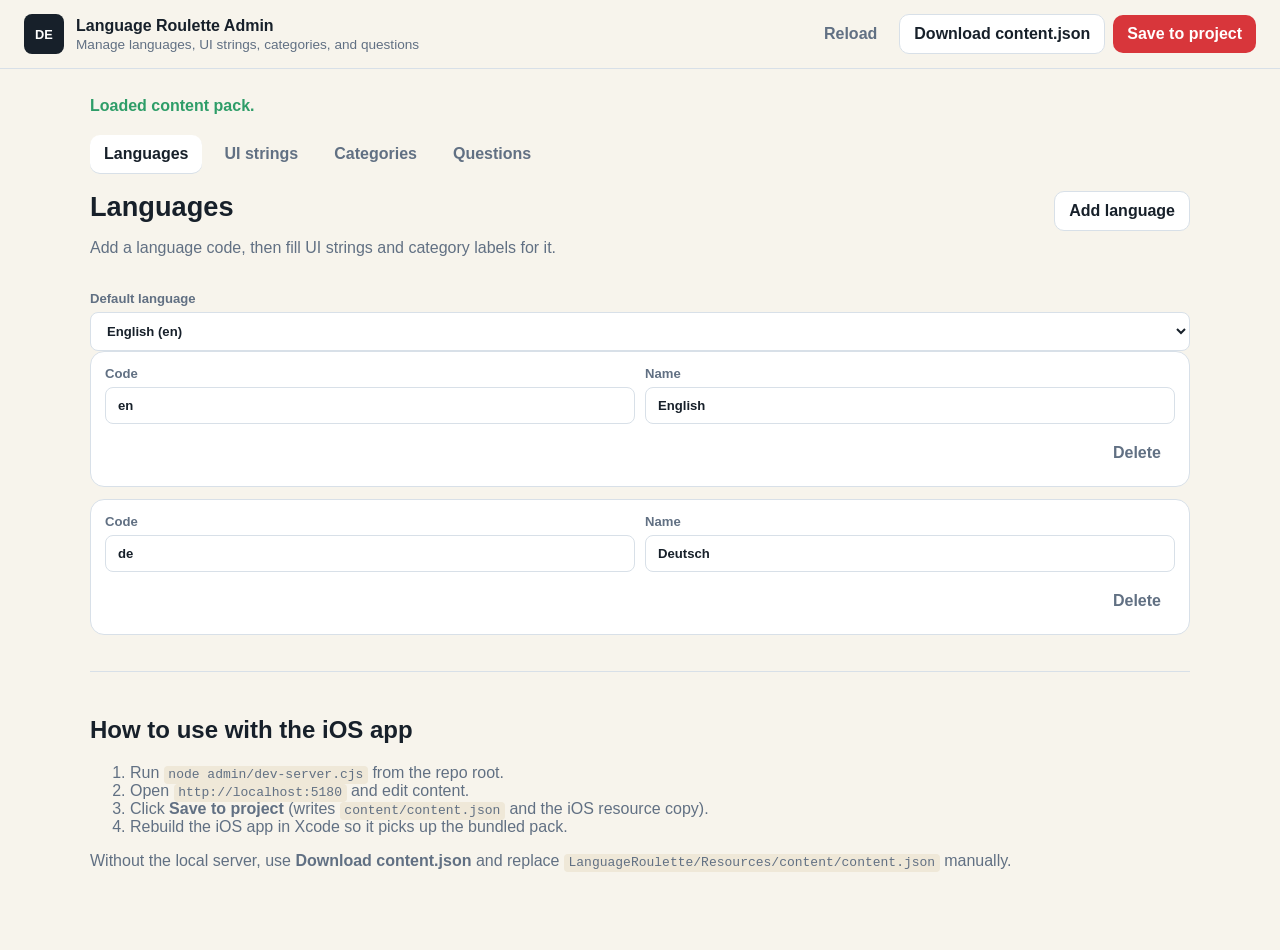
==== admin/index.html @ 0880f235 "Add multilingual content pack and web admin Move UI strings and category labels into a shared conten" ====
<!doctype html>
<html lang="en">
  <head>
    <meta charset="utf-8">
    <meta name="viewport" content="width=device-width, initial-scale=1">
    <title>Language Roulette Admin</title>
    <link rel="stylesheet" href="styles.css">
  </head>
  <body>
    <header class="topbar">
      <div class="brand">
        <span class="brand-mark">DE</span>
        <div>
          <strong>Language Roulette Admin</strong>
          <p>Manage languages, UI strings, categories, and questions</p>
        </div>
      </div>
      <div class="top-actions">
        <button id="reloadButton" type="button" class="ghost">Reload</button>
        <button id="downloadButton" type="button" class="secondary">Download content.json</button>
        <button id="saveButton" type="button" class="primary">Save to project</button>
      </div>
    </header>

    <main class="shell">
      <p id="status" class="status" role="status"></p>

      <nav class="tabs" aria-label="Admin sections">
        <button type="button" class="tab active" data-tab="languages">Languages</button>
        <button type="button" class="tab" data-tab="ui">UI strings</button>
        <button type="button" class="tab" data-tab="categories">Categories</button>
        <button type="button" class="tab" data-tab="questions">Questions</button>
      </nav>

      <section id="panel-languages" class="panel active">
        <div class="panel-head">
          <div>
            <h1>Languages</h1>
            <p>Add a language code, then fill UI strings and category labels for it.</p>
          </div>
          <button id="addLanguageButton" type="button" class="secondary">Add language</button>
        </div>
        <div class="form-row">
          <label>
            Default language
            <select id="defaultLanguage"></select>
          </label>
        </div>
        <div id="languageRows" class="stack"></div>
      </section>

      <section id="panel-ui" class="panel">
        <div class="panel-head">
          <div>
            <h1>UI strings</h1>
            <p>App chrome translations. Missing values fall back to the default language.</p>
          </div>
          <button id="addUiKeyButton" type="button" class="secondary">Add UI key</button>
        </div>
        <div class="table-wrap">
          <table id="uiTable">
            <thead></thead>
            <tbody></tbody>
          </table>
        </div>
      </section>

      <section id="panel-categories" class="panel">
        <div class="panel-head">
          <div>
            <h1>Categories</h1>
            <p>Wheel labels per language. These update in the app when the language switcher changes.</p>
          </div>
          <button id="addCategoryButton" type="button" class="secondary">Add category</button>
        </div>
        <div id="categoryRows" class="stack"></div>
      </section>

      <section id="panel-questions" class="panel">
        <div class="panel-head">
          <div>
            <h1>Questions</h1>
            <p>Learning prompts stay in German (or your target practice language).</p>
          </div>
          <div class="inline-actions">
            <label>
              Category
              <select id="questionCategorySelect"></select>
            </label>
            <button id="addQuestionButton" type="button" class="secondary">Add question</button>
          </div>
        </div>
        <div id="questionRows" class="stack"></div>
      </section>

      <section class="help">
        <h2>How to use with the iOS app</h2>
        <ol>
          <li>Run <code>node admin/dev-server.cjs</code> from the repo root.</li>
          <li>Open <code>http://localhost:5180</code> and edit content.</li>
          <li>Click <strong>Save to project</strong> (writes <code>content/content.json</code> and the iOS resource copy).</li>
          <li>Rebuild the iOS app in Xcode so it picks up the bundled pack.</li>
        </ol>
        <p>Without the local server, use <strong>Download content.json</strong> and replace <code>LanguageRoulette/Resources/content/content.json</code> manually.</p>
      </section>
    </main>

    <script src="admin.js"></script>
  </body>
</html>
---- admin/styles.css ----
:root {
  color-scheme: light;
  --ink: #17202a;
  --muted: #617083;
  --line: #d8e0e8;
  --paper: #f7f4ec;
  --surface: #ffffff;
  --accent: #d8363b;
  --accent-strong: #a71f28;
  --gold: #f2b84b;
  --green: #2e9d68;
}

* { box-sizing: border-box; }

body {
  margin: 0;
  min-height: 100vh;
  background: var(--paper);
  color: var(--ink);
  font-family: "Avenir Next", "Segoe UI", sans-serif;
}

button, input, select, textarea {
  font: inherit;
}

code {
  background: #efe8d8;
  padding: 0.1em 0.35em;
  border-radius: 4px;
}

.topbar {
  position: sticky;
  top: 0;
  z-index: 10;
  display: flex;
  gap: 16px;
  align-items: center;
  justify-content: space-between;
  padding: 14px 24px;
  background: rgba(247, 244, 236, 0.94);
  border-bottom: 1px solid var(--line);
  backdrop-filter: blur(12px);
}

.brand {
  display: flex;
  gap: 12px;
  align-items: center;
}

.brand p {
  margin: 2px 0 0;
  color: var(--muted);
  font-size: 0.85rem;
}

.brand-mark {
  display: grid;
  place-items: center;
  width: 40px;
  height: 40px;
  border-radius: 8px;
  background: var(--ink);
  color: white;
  font-weight: 800;
  font-size: 0.8rem;
}

.top-actions, .inline-actions, .tabs {
  display: flex;
  gap: 8px;
  align-items: center;
  flex-wrap: wrap;
}

.shell {
  width: min(1100px, calc(100% - 32px));
  margin: 0 auto;
  padding: 28px 0 64px;
}

.status {
  min-height: 1.4em;
  margin: 0 0 16px;
  color: var(--green);
  font-weight: 700;
}

.status.error { color: var(--accent); }

.tabs {
  margin-bottom: 18px;
}

.tab, .ghost, .secondary, .primary {
  border: 0;
  border-radius: 10px;
  cursor: pointer;
  padding: 10px 14px;
  font-weight: 700;
}

.tab {
  background: transparent;
  color: var(--muted);
}

.tab.active {
  background: var(--surface);
  color: var(--ink);
  box-shadow: 0 1px 0 var(--line);
}

.primary {
  background: var(--accent);
  color: white;
}

.primary:hover { background: var(--accent-strong); }

.secondary {
  background: var(--surface);
  color: var(--ink);
  border: 1px solid var(--line);
}

.ghost {
  background: transparent;
  color: var(--muted);
}

.panel { display: none; }
.panel.active { display: block; }

.panel-head {
  display: flex;
  gap: 16px;
  justify-content: space-between;
  align-items: flex-start;
  margin-bottom: 18px;
}

.panel-head h1 {
  margin: 0 0 6px;
  font-size: 1.7rem;
}

.panel-head p, .help p, .help li {
  color: var(--muted);
}

.stack {
  display: grid;
  gap: 12px;
}

.card {
  background: var(--surface);
  border: 1px solid var(--line);
  border-radius: 14px;
  padding: 14px;
  display: grid;
  gap: 10px;
}

.card.selected {
  border-color: var(--gold);
  background: #fff8e8;
}

.form-row, .grid-2, .grid-3 {
  display: grid;
  gap: 10px;
}

.grid-2 { grid-template-columns: repeat(2, minmax(0, 1fr)); }
.grid-3 { grid-template-columns: repeat(3, minmax(0, 1fr)); }

label {
  display: grid;
  gap: 6px;
  color: var(--muted);
  font-size: 0.82rem;
  font-weight: 800;
}

input, select, textarea {
  width: 100%;
  border: 1px solid var(--line);
  border-radius: 8px;
  padding: 10px 12px;
  background: white;
  color: var(--ink);
}

textarea { min-height: 72px; resize: vertical; }

.table-wrap {
  overflow: auto;
  border: 1px solid var(--line);
  border-radius: 14px;
  background: var(--surface);
}

table {
  width: 100%;
  border-collapse: collapse;
  min-width: 720px;
}

th, td {
  border-bottom: 1px solid var(--line);
  padding: 10px;
  text-align: left;
  vertical-align: top;
}

th {
  position: sticky;
  top: 0;
  background: #efe8d8;
  font-size: 0.82rem;
}

.help {
  margin-top: 36px;
  padding-top: 24px;
  border-top: 1px solid var(--line);
}

.row-actions {
  display: flex;
  gap: 8px;
  justify-content: flex-end;
}

@media (max-width: 800px) {
  .topbar, .panel-head { flex-direction: column; align-items: stretch; }
  .grid-2, .grid-3 { grid-template-columns: 1fr; }
}
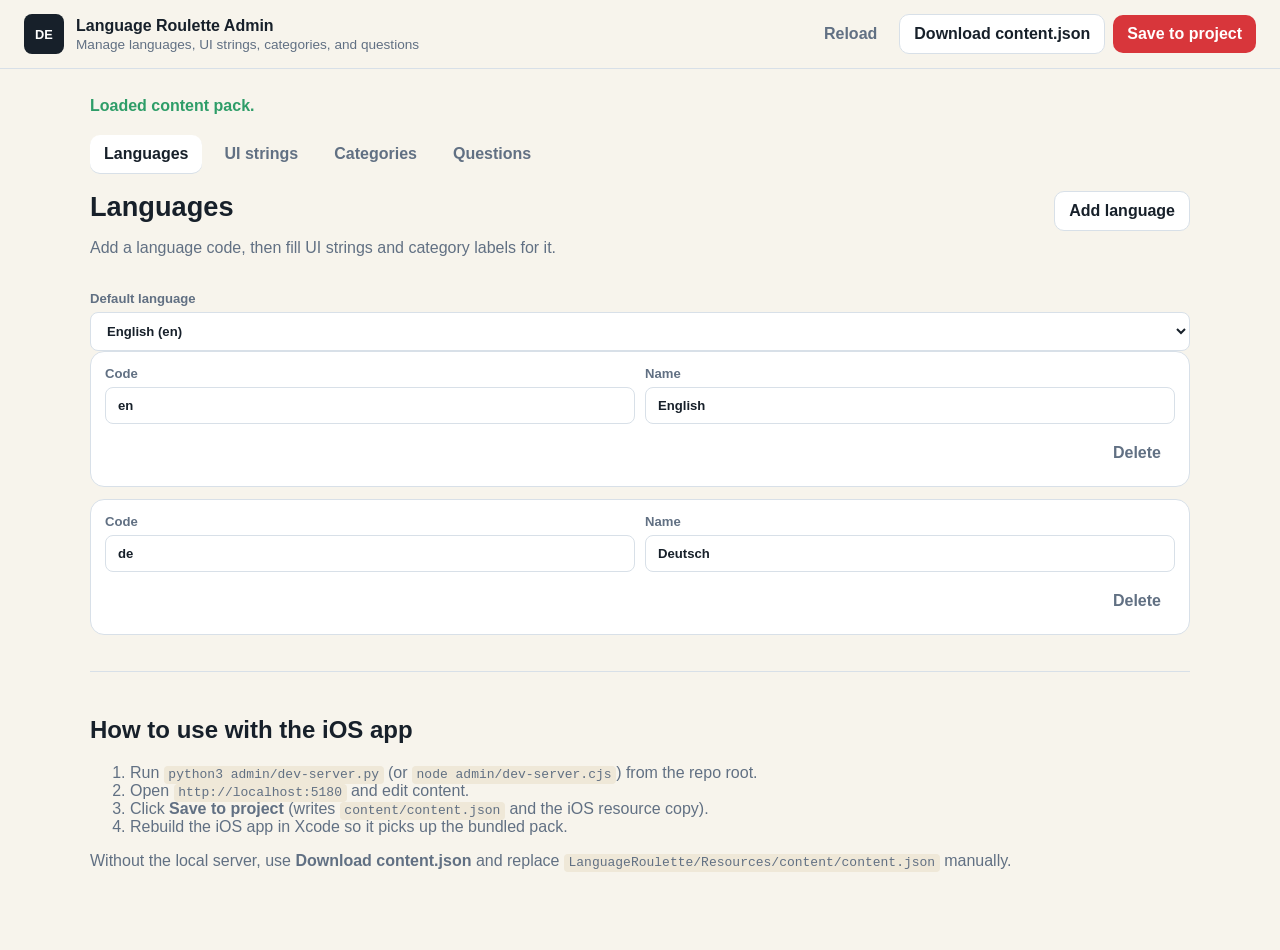
==== commit 7ee0789d: "Add Python admin server for Macs without Node Allow running the translation admin with python3 admin" ====
--- a/admin/index.html
+++ b/admin/index.html
@@ -96,7 +96,7 @@
       <section class="help">
         <h2>How to use with the iOS app</h2>
         <ol>
-          <li>Run <code>node admin/dev-server.cjs</code> from the repo root.</li>
+          <li>Run <code>python3 admin/dev-server.py</code> (or <code>node admin/dev-server.cjs</code>) from the repo root.</li>
           <li>Open <code>http://localhost:5180</code> and edit content.</li>
           <li>Click <strong>Save to project</strong> (writes <code>content/content.json</code> and the iOS resource copy).</li>
           <li>Rebuild the iOS app in Xcode so it picks up the bundled pack.</li>
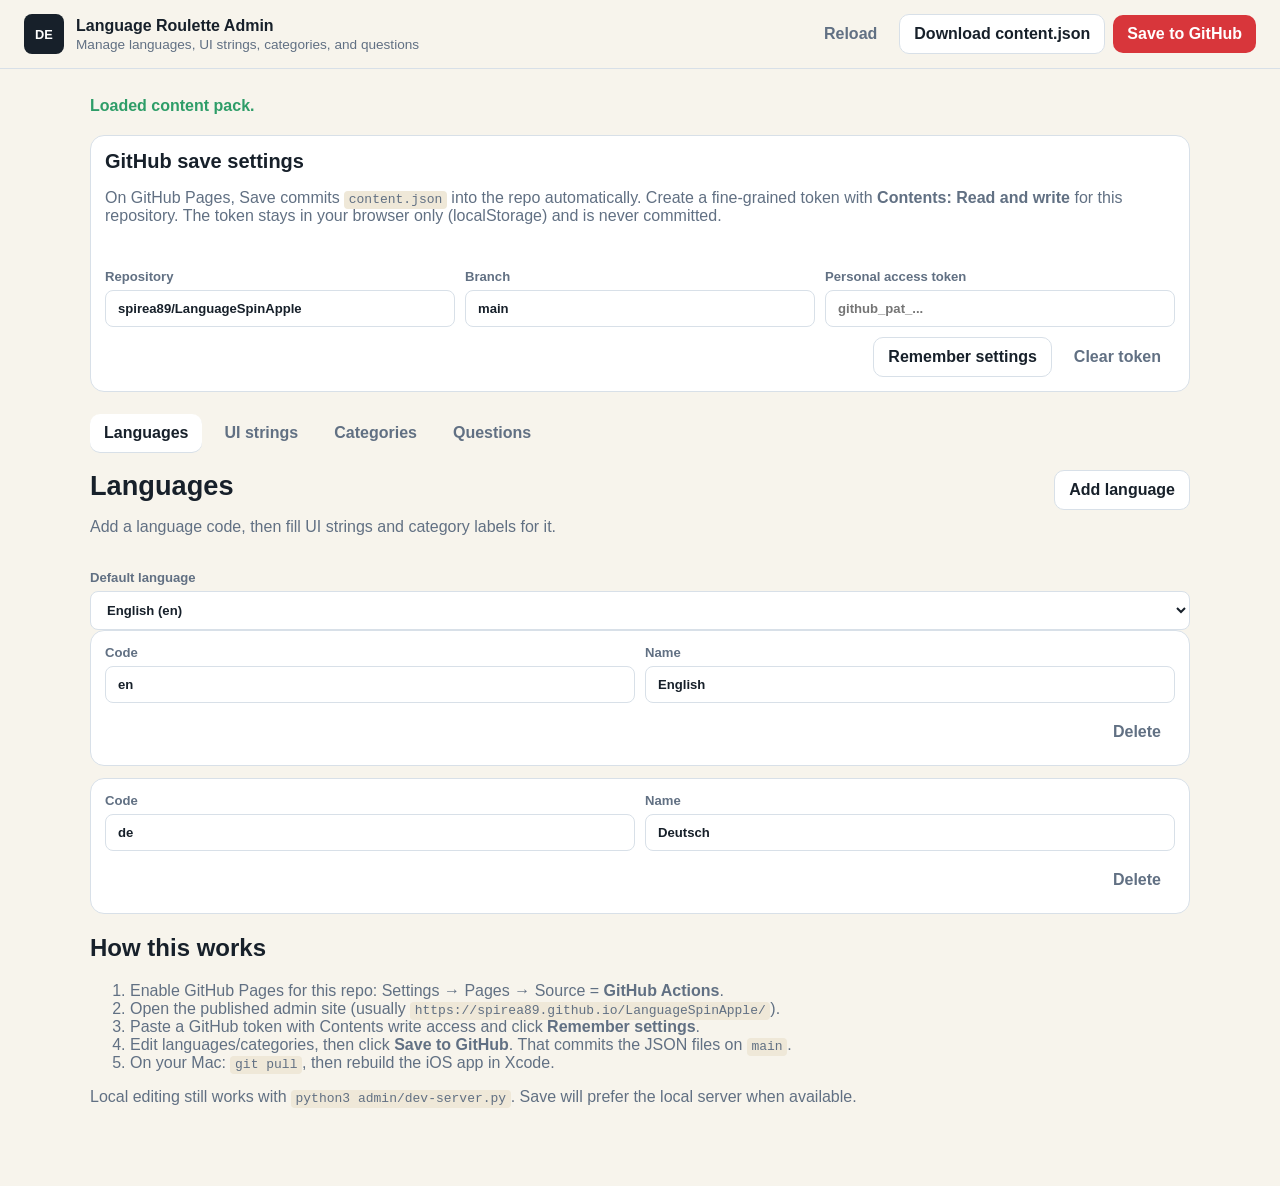
==== commit 7db05108: "Publish admin on GitHub Pages with GitHub API save Deploy the translation admin via GitHub Pages and" ====
--- a/admin/index.html
+++ b/admin/index.html
@@ -18,12 +18,43 @@
       <div class="top-actions">
         <button id="reloadButton" type="button" class="ghost">Reload</button>
         <button id="downloadButton" type="button" class="secondary">Download content.json</button>
-        <button id="saveButton" type="button" class="primary">Save to project</button>
+        <button id="saveButton" type="button" class="primary">Save to GitHub</button>
       </div>
     </header>
 
     <main class="shell">
       <p id="status" class="status" role="status"></p>
+
+      <section class="card github-card">
+        <div class="panel-head">
+          <div>
+            <h1>GitHub save settings</h1>
+            <p>
+              On GitHub Pages, Save commits <code>content.json</code> into the repo automatically.
+              Create a fine-grained token with <strong>Contents: Read and write</strong> for this repository.
+              The token stays in your browser only (localStorage) and is never committed.
+            </p>
+          </div>
+        </div>
+        <div class="grid-3">
+          <label>
+            Repository
+            <input id="githubRepo" placeholder="spirea89/LanguageSpinApple" autocomplete="off">
+          </label>
+          <label>
+            Branch
+            <input id="githubBranch" placeholder="main" autocomplete="off">
+          </label>
+          <label>
+            Personal access token
+            <input id="githubToken" type="password" placeholder="github_pat_..." autocomplete="off">
+          </label>
+        </div>
+        <div class="row-actions">
+          <button id="saveGithubSettings" type="button" class="secondary">Remember settings</button>
+          <button id="clearGithubToken" type="button" class="ghost">Clear token</button>
+        </div>
+      </section>
 
       <nav class="tabs" aria-label="Admin sections">
         <button type="button" class="tab active" data-tab="languages">Languages</button>
@@ -94,14 +125,15 @@
       </section>
 
       <section class="help">
-        <h2>How to use with the iOS app</h2>
+        <h2>How this works</h2>
         <ol>
-          <li>Run <code>python3 admin/dev-server.py</code> (or <code>node admin/dev-server.cjs</code>) from the repo root.</li>
-          <li>Open <code>http://localhost:5180</code> and edit content.</li>
-          <li>Click <strong>Save to project</strong> (writes <code>content/content.json</code> and the iOS resource copy).</li>
-          <li>Rebuild the iOS app in Xcode so it picks up the bundled pack.</li>
+          <li>Enable GitHub Pages for this repo: Settings → Pages → Source = <strong>GitHub Actions</strong>.</li>
+          <li>Open the published admin site (usually <code>https://spirea89.github.io/LanguageSpinApple/</code>).</li>
+          <li>Paste a GitHub token with Contents write access and click <strong>Remember settings</strong>.</li>
+          <li>Edit languages/categories, then click <strong>Save to GitHub</strong>. That commits the JSON files on <code>main</code>.</li>
+          <li>On your Mac: <code>git pull</code>, then rebuild the iOS app in Xcode.</li>
         </ol>
-        <p>Without the local server, use <strong>Download content.json</strong> and replace <code>LanguageRoulette/Resources/content/content.json</code> manually.</p>
+        <p>Local editing still works with <code>python3 admin/dev-server.py</code>. Save will prefer the local server when available.</p>
       </section>
     </main>
 
--- a/admin/styles.css
+++ b/admin/styles.css
@@ -225,10 +225,12 @@
   font-size: 0.82rem;
 }
 
-.help {
-  margin-top: 36px;
-  padding-top: 24px;
-  border-top: 1px solid var(--line);
+.github-card {
+  margin-bottom: 22px;
+}
+
+.github-card h1 {
+  font-size: 1.25rem;
 }
 
 .row-actions {
